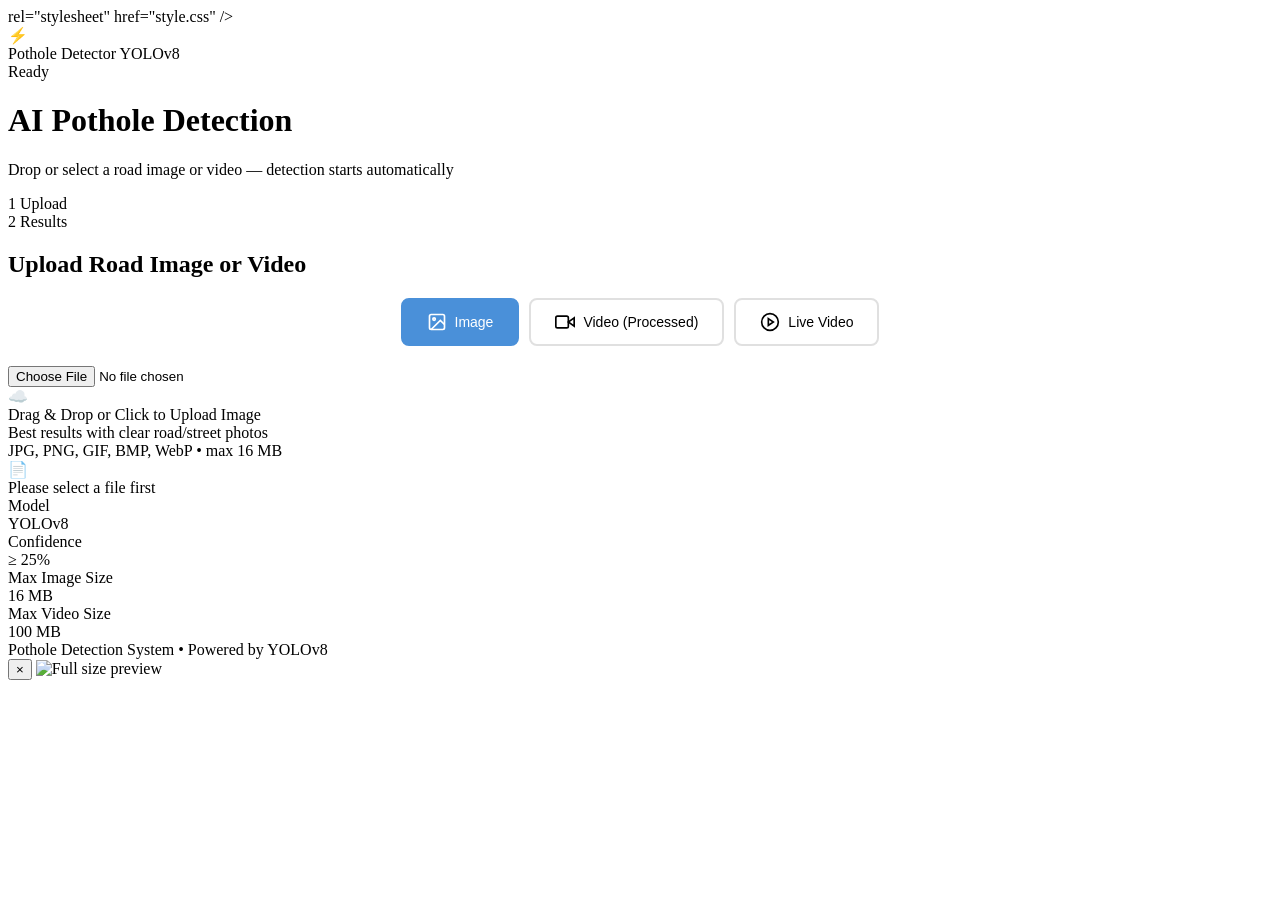
==== frontend/index.html @ e6950cb3 "init" ====
<!doctype html>
<html lang="en">
  <head>
    <meta charset="UTF-8" />
    <meta name="viewport" content="width=device-width, initial-scale=1.0" />
    <title>Pothole Detector - YOLOv8</title>
    <link rel="preconnect" href="https://fonts.googleapis.com" />
    <link rel="preconnect" href="https://fonts.gstatic.com" crossorigin />
    <link
      href="https://fonts.googleapis.com/css2?family=Inter:wght@400;500;600;700&display=swap"
      rel="stylesheet"
    />
      rel="stylesheet"
      href="style.css"
    />
    <style>
      .upload-type-toggle {
        display: flex;
        gap: 10px;
        margin-bottom: 20px;
        justify-content: center;
        flex-wrap: wrap;
      }

      .upload-type-btn {
        padding: 12px 24px;
        border: 2px solid #e0e0e0;
        border-radius: 8px;
        background: #fff;
        cursor: pointer;
        font-size: 14px;
        font-weight: 500;
        transition: all 0.3s ease;
        display: flex;
        align-items: center;
        gap: 8px;
      }

      .upload-type-btn:hover {
        border-color: #4a90d9;
        background: #f8f9fa;
      }

      .upload-type-btn.active {
        background: #4a90d9;
        color: white;
        border-color: #4a90d9;
      }

      .upload-type-btn svg {
        width: 20px;
        height: 20px;
      }

      .video-results {
        margin-top: 30px;
      }

      .video-container {
        position: relative;
        width: 100%;
        max-width: 900px;
        margin: 0 auto;
        background: #000;
        border-radius: 12px;
        overflow: hidden;
      }

      .video-container video,
      .video-container img.live-stream {
        width: 100%;
        display: block;
        max-height: 70vh;
      }

      .video-stats {
        display: flex;
        gap: 20px;
        justify-content: center;
        margin-top: 20px;
        flex-wrap: wrap;
      }

      .video-label {
        display: block;
        text-align: center;
        margin-bottom: 10px;
        font-weight: 600;
        color: #333;
      }

      .live-mode-badge {
        display: inline-block;
        background: #e74c3c;
        color: white;
        padding: 4px 12px;
        border-radius: 20px;
        font-size: 12px;
        font-weight: 600;
        margin-left: 10px;
        animation: pulse 2s infinite;
      }

      @keyframes pulse {
        0%,
        100% {
          opacity: 1;
        }
        50% {
          opacity: 0.7;
        }
      }

      .live-controls {
        display: flex;
        gap: 10px;
        justify-content: center;
        margin-top: 15px;
        flex-wrap: wrap;
      }

      .btn-stop {
        background: #e74c3c;
        color: white;
        border: none;
        padding: 10px 20px;
        border-radius: 6px;
        cursor: pointer;
        font-size: 14px;
        font-weight: 500;
        transition: all 0.3s ease;
      }

      .btn-stop:hover {
        background: #c0392b;
      }

      .loading-stream {
        text-align: center;
        padding: 40px;
        color: #666;
      }

      .loading-stream .spinner {
        width: 40px;
        height: 40px;
        border: 4px solid #f3f3f3;
        border-top: 4px solid #4a90d9;
        border-radius: 50%;
        animation: spin 1s linear infinite;
        margin: 0 auto 15px;
      }

      @keyframes spin {
        0% {
          transform: rotate(0deg);
        }
        100% {
          transform: rotate(360deg);
        }
      }

      .error-stream {
        text-align: center;
        padding: 40px;
        color: #e74c3c;
        background: #fadbd8;
        border-radius: 8px;
        margin: 20px;
      }
    </style>
  </head>
  <body>
    <div class="page">
      <!-- Header -->
      <header class="header">
        <div class="container header-inner">
          <div class="brand">
            <div class="brand-icon">⚡</div>
            <span class="brand-text">Pothole Detector</span>
            <span class="brand-tag">YOLOv8</span>
          </div>
          <div class="status-badge">Ready</div>
        </div>
      </header>

      <!-- Main -->
      <main class="main">
        <div class="container">
          <!-- Hero -->
          <div class="hero">
            <h1 class="hero-title">AI Pothole Detection</h1>
            <p class="hero-subtitle">
              Drop or select a road image or video — detection starts
              automatically
            </p>
          </div>

          <!-- Steps -->
          <nav class="steps">
            <div class="step">
              <span class="step-circle" id="step1-circle">1</span>
              <span class="step-text" id="step1-text">Upload</span>
            </div>
            <div class="step-divider" id="step-divider"></div>
            <div class="step">
              <span class="step-circle" id="step2-circle">2</span>
              <span class="step-text" id="step2-text">Results</span>
            </div>
          </nav>

          <!-- Upload Card -->
          <div id="upload-view" class="card upload-card" style="display: block;">
            <div class="card-header">
              <h2 class="card-title">Upload Road Image or Video</h2>
            </div>
            <div class="card-body">
              <form id="upload-form">
                <!-- Upload Type Toggle -->
                <div class="upload-type-toggle">
                  <button
                    type="button"
                    class="upload-type-btn active"
                    id="image-btn"
                    onclick="setUploadType('image')"
                  >
                    <svg
                      viewBox="0 0 24 24"
                      fill="none"
                      stroke="currentColor"
                      stroke-width="2"
                    >
                      <rect
                        x="3"
                        y="3"
                        width="18"
                        height="18"
                        rx="2"
                        ry="2"
                      ></rect>
                      <circle cx="8.5" cy="8.5" r="1.5"></circle>
                      <polyline points="21 15 16 10 5 21"></polyline>
                    </svg>
                    Image
                  </button>
                  <button
                    type="button"
                    class="upload-type-btn"
                    id="video-btn"
                    onclick="setUploadType('video')"
                  >
                    <svg
                      viewBox="0 0 24 24"
                      fill="none"
                      stroke="currentColor"
                      stroke-width="2"
                    >
                      <polygon points="23 7 16 12 23 17 23 7"></polygon>
                      <rect
                        x="1"
                        y="5"
                        width="15"
                        height="14"
                        rx="2"
                        ry="2"
                      ></rect>
                    </svg>
                    Video (Processed)
                  </button>
                  <button
                    type="button"
                    class="upload-type-btn"
                    id="live-btn"
                    onclick="setUploadType('live')"
                  >
                    <svg
                      viewBox="0 0 24 24"
                      fill="none"
                      stroke="currentColor"
                      stroke-width="2"
                    >
                      <circle cx="12" cy="12" r="10"></circle>
                      <polygon points="10 8 16 12 10 16 10 8"></polygon>
                    </svg>
                    Live Video
                  </button>
                </div>

                <input
                  type="hidden"
                  id="upload-type"
                  name="upload-type"
                  value="image"
                />

                <label
                  for="file"
                  class="upload-zone"
                  id="upload-zone"
                  tabindex="0"
                >
                  <input
                    type="file"
                    name="file"
                    id="file"
                    class="upload-input"
                    accept="image/*"
                  />

                  <div class="upload-content">
                    <div class="upload-icon">☁️</div>
                    <div class="upload-main-text" id="upload-text">
                      Drag & Drop or Click to Upload Image
                    </div>
                    <div class="upload-hint" id="upload-hint">
                      Best results with clear road/street photos
                    </div>
                    <div class="upload-formats" id="upload-formats">
                      JPG, PNG, GIF, BMP, WebP • max 16 MB
                    </div>

                    <div class="file-selected" id="file-selected">
                      <span class="file-icon">📄</span>
                      <span id="file-name" class="file-name-text"></span>
                    </div>
                  </div>
                </label>

                <!-- Processing UI -->
                <div id="processing" class="processing" style="display: none">
                  <div class="spinner"></div>
                  <span id="processing-text">Analyzing for potholes...</span>
                </div>

                <div id="error-message" class="error-message">
                  Please select a file first
                </div>
              </form>
            </div>
          </div>

          <!-- Image Results -->
          <div id="image-results-view" style="display: none;">
            <section class="results">
              <div class="results-stats">
                <div class="stat-box">
                  <div class="stat-label">Potholes Found</div>
                  <div class="stat-value" id="res-image-detected">0</div>
                </div>
                <div class="stat-box">
                  <div class="stat-label">Status</div>
                  <div class="stat-value" id="res-image-status">Clear</div>
                </div>
                <div class="stat-box">
                  <div class="stat-label">Filename</div>
                  <div class="stat-value filename-value" id="res-image-filename">unknown</div>
                </div>
              </div>

              <div class="results-grid">
                <div class="image-panel">
                  <div class="image-panel-header">Original</div>
                  <div class="image-panel-body">
                    <img src="" alt="Original Image" id="img-original" />
                  </div>
                </div>
                <div class="image-panel">
                  <div class="image-panel-header highlight">
                    Detection Result
                  </div>
                  <div class="image-panel-body">
                    <img src="" alt="Detection Result" id="img-result" />
                  </div>
                </div>
              </div>

              <div class="results-action">
                <button type="button" class="btn btn-secondary" onclick="resetUpload()">Analyze Another File</button>
              </div>
            </section>
          </div>

          <!-- Video Results (Processed) -->
          <div id="video-results-view" style="display: none;">
            <section class="video-results">
              <div class="results-stats">
                <div class="stat-box">
                  <div class="stat-label">Total Potholes Detected</div>
                  <div class="stat-value" id="res-video-detected">0</div>
                </div>
                <div class="stat-box">
                  <div class="stat-label">Status</div>
                  <div class="stat-value" id="res-video-status">Clear</div>
                </div>
                <div class="stat-box">
                  <div class="stat-label">Original File</div>
                  <div class="stat-value filename-value" id="res-video-filename">unknown</div>
                </div>
                <div class="stat-box" id="res-video-fps-box" style="display: none;">
                  <div class="stat-label">Video FPS</div>
                  <div class="stat-value" id="res-video-fps">30</div>
                </div>
              </div>

              <div class="video-container">
                <span class="video-label"
                  >Processed Video with Pothole Detection (Blue Boxes)</span
                >
                <video controls id="video-result" playsinline>
                  <source src="" type="video/mp4" id="video-source" />
                  Your browser does not support the video tag.
                </video>
              </div>

              <div class="results-action">
                <button type="button" class="btn btn-secondary" onclick="resetUpload()">Analyze Another File</button>
              </div>
            </section>
          </div>

          <!-- Live Video Results -->
          <div id="live-video-view" style="display: none;">
            <section class="video-results">
              <div class="results-stats">
                <div class="stat-box">
                  <div class="stat-label">Mode</div>
                  <div class="stat-value success">
                    Live Video <span class="live-mode-badge">LIVE</span>
                  </div>
                </div>
                <div class="stat-box">
                  <div class="stat-label">Status</div>
                  <div class="stat-value" id="live-status">Processing...</div>
                </div>
              </div>

              <div class="video-container" id="live-container">
                <!-- Video stream will be loaded here -->
                <div class="loading-stream" id="live-loading">
                  <div class="spinner"></div>
                  <p>Loading live video stream...</p>
                  <p style="font-size: 12px; margin-top: 10px">
                    Select a video file to start live processing
                  </p>
                </div>
                <img
                  id="live-stream-img"
                  style="display: none"
                  class="live-stream"
                  alt="Live Detection Stream"
                />
              </div>

              <div class="live-controls">
                <input
                  type="file"
                  id="live-video-input"
                  accept="video/*"
                  style="display: none"
                />
                <button
                  class="btn btn-primary"
                  onclick="document.getElementById('live-video-input').click()"
                >
                  Select Video File
                </button>
                <button
                  class="btn-stop"
                  id="stop-live-btn"
                  style="display: none"
                  onclick="stopLiveVideo()"
                >
                  Stop Live Stream
                </button>
              </div>

              <div class="results-action">
                <button type="button" class="btn btn-secondary" onclick="resetUpload()">Back to Upload</button>
              </div>
            </section>
          </div>

          <!-- Error Display -->
          <div id="error-display" class="error-display" style="display: none;">
            <span class="error-icon">⚠️</span>
            <span id="error-display-text"></span>
          </div>

          <!-- Footer info row -->
          <div class="info-grid">
            <div class="info-card">
              <div class="info-label">Model</div>
              <div class="info-value">YOLOv8</div>
            </div>
            <div class="info-card">
              <div class="info-label">Confidence</div>
              <div class="info-value">≥ 25%</div>
            </div>
            <div class="info-card">
              <div class="info-label">Max Image Size</div>
              <div class="info-value">16 MB</div>
            </div>
            <div class="info-card">
              <div class="info-label">Max Video Size</div>
              <div class="info-value">100 MB</div>
            </div>
          </div>
        </div>
      </main>

      <!-- Footer -->
      <footer class="footer">
        Pothole Detection System • Powered by YOLOv8
      </footer>
    </div>

    <!-- Modal for full-size image view -->
    <div class="modal" id="modal">
      <div class="modal-content">
        <button class="modal-close" aria-label="Close">×</button>
        <img src="" alt="Full size preview" id="modal-img" />
      </div>
    </div>

    <script>
      let currentUploadType = 'image';
      let liveVideoFilename = null;
      let isLiveStreamActive = false;

      const fileInput = document.getElementById('file');
      const uploadZone = document.getElementById('upload-zone');
      const fileSelected = document.getElementById('file-selected');
      const fileNameEl = document.getElementById('file-name');
      const errorMsg = document.getElementById('error-message');
      const form = document.getElementById('upload-form');
      const uploadView = document.getElementById('upload-view');
      const imageResultsView = document.getElementById('image-results-view');
      const videoResultsView = document.getElementById('video-results-view');
      const liveVideoView = document.getElementById('live-video-view');
      const processing = document.getElementById('processing');
      const uploadTypeInput = document.getElementById('upload-type');
      const imageBtn = document.getElementById('image-btn');
      const videoBtn = document.getElementById('video-btn');
      const liveBtn = document.getElementById('live-btn');
      const uploadText = document.getElementById('upload-text');
      const uploadHint = document.getElementById('upload-hint');
      const uploadFormats = document.getElementById('upload-formats');
      const processingText = document.getElementById('processing-text');

      // Define API Base URL
      const API_BASE_URL = window.location.hostname === 'localhost' || window.location.hostname === '127.0.0.1' 
          ? 'http://localhost:5000' 
          : 'https://mldl-potehole.onrender.com'; // Replace with actual Render URL once deployed

      // Check if we're in live mode on page load
      const urlParams = new URLSearchParams(window.location.search);
      // Removed serverLiveMode injection
      if (urlParams.get('live') === 'true') {
          currentUploadType = 'live';
          showLiveMode();
      }

      function setUploadType(type) {
          currentUploadType = type;
          uploadTypeInput.value = type;

          if (type === 'image') {
              imageBtn.classList.add('active');
              videoBtn.classList.remove('active');
              liveBtn.classList.remove('active');
              fileInput.accept = 'image/*';
              uploadText.textContent = 'Drag & Drop or Click to Upload Image';
              uploadHint.textContent = 'Best results with clear road/street photos';
              uploadFormats.textContent = 'JPG, PNG, GIF, BMP, WebP  •  max 16 MB';
              uploadZone.style.display = 'flex';
          } else if (type === 'video') {
              videoBtn.classList.add('active');
              imageBtn.classList.remove('active');
              liveBtn.classList.remove('active');
              fileInput.accept = 'video/mp4,video/avi,video/mov,video/mkv,video/flv,video/wmv';
              uploadText.textContent = 'Drag & Drop or Click to Upload Video';
              uploadHint.textContent = 'Best results with clear road footage';
              uploadFormats.textContent = 'MP4, AVI, MOV, MKV, FLV, WMV  •  max 100 MB';
              uploadZone.style.display = 'flex';
          } else if (type === 'live') {
              liveBtn.classList.add('active');
              imageBtn.classList.remove('active');
              videoBtn.classList.remove('active');
              // Switch to live video view
              showLiveMode();
          }
      }

      function showLiveMode() {
          uploadView.style.display = 'none';
          imageResultsView.style.display = 'none';
          videoResultsView.style.display = 'none';
          liveVideoView.style.display = 'block';
      }

      function handleFile(file) {
          if (file) {
              fileNameEl.textContent = file.name;
              fileSelected.classList.add('show');
              uploadZone.classList.add('has-file');
              errorMsg.classList.remove('show');

              // Auto-submit the form
              if (currentUploadType !== 'live') {
                  submitForm();
              }
          } else {
              fileSelected.classList.remove('show');
              uploadZone.classList.remove('has-file');
          }
      }

      function submitForm() {
          if (!fileInput.files?.length) {
              errorMsg.classList.add('show');
              return;
          }

          const formData = new FormData(form);

          // Show processing UI
          uploadZone.style.display = 'none';
          processing.style.display = 'flex';

          if (currentUploadType === 'video') {
              processingText.textContent = 'Processing video frames... This may take a while.';
          } else {
              processingText.textContent = 'Analyzing image for potholes...';
          }

          fetch(`${API_BASE_URL}/upload`, {
              method: 'POST',
              body: formData
          })
          .then(response => {
              if (!response.ok) {
                  return response.json().then(err => { throw new Error(err.error || 'Server error') });
              }
              return response.json();
          })
          .then(data => {
              if (data.status === 'success') {
                  // Hide upload view
                  uploadView.style.display = 'none';

                  // Update UI Steps
                  document.getElementById('step1-circle').classList.add('done');
                  document.getElementById('step1-text').classList.add('done');
                  document.getElementById('step-divider').classList.add('done');
                  document.getElementById('step2-circle').classList.add('active');
                  document.getElementById('step2-text').classList.add('active');

                  if (!data.is_video) {
                      // Show image results
                      document.getElementById('res-image-detected').textContent = data.num_detections;
                      document.getElementById('res-image-detected').className = `stat-value ${data.num_detections > 0 ? 'success' : 'warning'}`;
                      document.getElementById('res-image-status').textContent = data.num_detections > 0 ? 'Detected' : 'Clear';
                      document.getElementById('res-image-status').className = `stat-value ${data.num_detections > 0 ? 'success' : 'warning'}`;
                      document.getElementById('res-image-filename').textContent = data.filename;
                      
                      document.getElementById('img-original').src = `${API_BASE_URL}${data.original_image}`;
                      document.getElementById('img-result').src = `${API_BASE_URL}${data.result_image}`;
                      
                      imageResultsView.style.display = 'block';
                      attachModalHandlers();
                  } else {
                      // Show video results
                      document.getElementById('res-video-detected').textContent = data.num_detections;
                      document.getElementById('res-video-detected').className = `stat-value ${data.num_detections > 0 ? 'success' : 'warning'}`;
                      document.getElementById('res-video-status').textContent = data.num_detections > 0 ? 'Detected' : 'Clear';
                      document.getElementById('res-video-status').className = `stat-value ${data.num_detections > 0 ? 'success' : 'warning'}`;
                      document.getElementById('res-video-filename').textContent = data.filename;
                      
                      if (data.video_fps) {
                          document.getElementById('res-video-fps').textContent = data.video_fps;
                          document.getElementById('res-video-fps-box').style.display = 'block';
                      }
                      
                      const videoResult = document.getElementById('video-result');
                      videoResult.src = `${API_BASE_URL}${data.result_video}`;
                      videoResult.load();
                      
                      videoResultsView.style.display = 'block';
                  }
              } else {
                  throw new Error(data.error || 'Unknown error occurred');
              }
          })
          .catch(err => {
              console.error('Error:', err);
              uploadZone.style.display = 'flex';
              processing.style.display = 'none';
              errorMsg.textContent = err.message || 'Error processing file. Please try again.';
              errorMsg.classList.add('show');
          });
      }

      function resetUpload() {
          // Reset UI
          uploadView.style.display = 'block';
          imageResultsView.style.display = 'none';
          videoResultsView.style.display = 'none';
          liveVideoView.style.display = 'none';
          
          uploadZone.style.display = 'flex';
          processing.style.display = 'none';
          fileInput.value = '';
          handleFile(null);
          
          // Reset Steps
          document.getElementById('step1-circle').className = 'step-circle active';
          document.getElementById('step1-text').className = 'step-text active';
          document.getElementById('step-divider').className = 'step-divider';
          document.getElementById('step2-circle').className = 'step-circle';
          document.getElementById('step2-text').className = 'step-text';
      }

      // Live Video Functions
      const liveVideoInput = document.getElementById('live-video-input');
      const liveStreamImg = document.getElementById('live-stream-img');
      const liveLoading = document.getElementById('live-loading');
      const stopLiveBtn = document.getElementById('stop-live-btn');
      const liveStatus = document.getElementById('live-status');

      liveVideoInput.addEventListener('change', function(e) {
          const file = e.target.files[0];
          if (!file) return;

          // Upload the video and start live stream
          startLiveVideo(file);
      });

      function startLiveVideo(file) {
          const formData = new FormData();
          formData.append('file', file);

          liveLoading.innerHTML = '<div class="spinner"></div><p>Starting live video stream...</p>';
          liveLoading.style.display = 'block';
          liveStreamImg.style.display = 'none';

          fetch(`${API_BASE_URL}/start_live_video`, {
              method: 'POST',
              body: formData
          })
          .then(response => response.json())
          .then(data => {
              if (data.status === 'success') {
                  liveVideoFilename = data.filename;
                  isLiveStreamActive = true;

                  // Start the video stream
                  const streamUrl = `${API_BASE_URL}/video_feed/${liveVideoFilename}`;
                  liveStreamImg.src = streamUrl;
                  liveStreamImg.style.display = 'block';
                  liveLoading.style.display = 'none';
                  stopLiveBtn.style.display = 'block';
                  liveStatus.textContent = 'Streaming & Detecting';
                  liveStatus.classList.add('success');

                  // Handle stream errors
                  liveStreamImg.onerror = function() {
                      liveStatus.textContent = 'Error loading stream';
                      liveStatus.classList.remove('success');
                  };
              } else {
                  liveLoading.innerHTML = `<div class="error-stream">${data.error || 'Error starting video'}</div>`;
              }
          })
          .catch(err => {
              console.error('Error:', err);
              liveLoading.innerHTML = `<div class="error-stream">Error starting live video. Please try again.</div>`;
          });
      }

      function stopLiveVideo() {
          fetch(`${API_BASE_URL}/stop_live_video`, {
              method: 'POST'
          })
          .then(response => response.json())
          .then(data => {
              isLiveStreamActive = false;
              liveVideoFilename = null;
              liveStreamImg.src = '';
              liveStreamImg.style.display = 'none';
              liveLoading.innerHTML = '<div class="spinner"></div><p>Select a video file to start live processing</p>';
              liveLoading.style.display = 'block';
              stopLiveBtn.style.display = 'none';
              liveStatus.textContent = 'Stopped';
              liveStatus.classList.remove('success');
          })
          .catch(err => {
              console.error('Error stopping video:', err);
          });
      }

      function attachModalHandlers() {
          document.querySelectorAll('.image-panel-body img').forEach(img => {
              img.addEventListener('click', () => {
                  document.getElementById('modal-img').src = img.src;
                  document.getElementById('modal').classList.add('active');
              });
          });
      }

      fileInput.addEventListener('change', () => {
          handleFile(fileInput.files[0]);
      });

      // Drag & drop
      uploadZone.addEventListener('dragover', e => {
          e.preventDefault();
          uploadZone.classList.add('dragover');
      });

      uploadZone.addEventListener('dragleave', () => {
          uploadZone.classList.remove('dragover');
      });

      uploadZone.addEventListener('drop', e => {
          e.preventDefault();
          uploadZone.classList.remove('dragover');
          if (e.dataTransfer.files.length) {
              fileInput.files = e.dataTransfer.files;
              handleFile(e.dataTransfer.files[0]);
          }
      });

      // Keyboard accessibility
      uploadZone.addEventListener('keydown', e => {
          if (e.key === 'Enter' || e.key === ' ') {
              e.preventDefault();
              fileInput.click();
          }
      });

      // Modal handlers
      document.querySelector('.modal-close').addEventListener('click', () => {
          document.getElementById('modal').classList.remove('active');
      });
      document.getElementById('modal').addEventListener('click', e => {
          if (e.target.id === 'modal') {
              document.getElementById('modal').classList.remove('active');
          }
      });
      document.addEventListener('keydown', e => {
          if (e.key === 'Escape') {
              document.getElementById('modal').classList.remove('active');
          }
      });

      // Initial modal attachment
      attachModalHandlers();
    </script>
  </body>
</html>
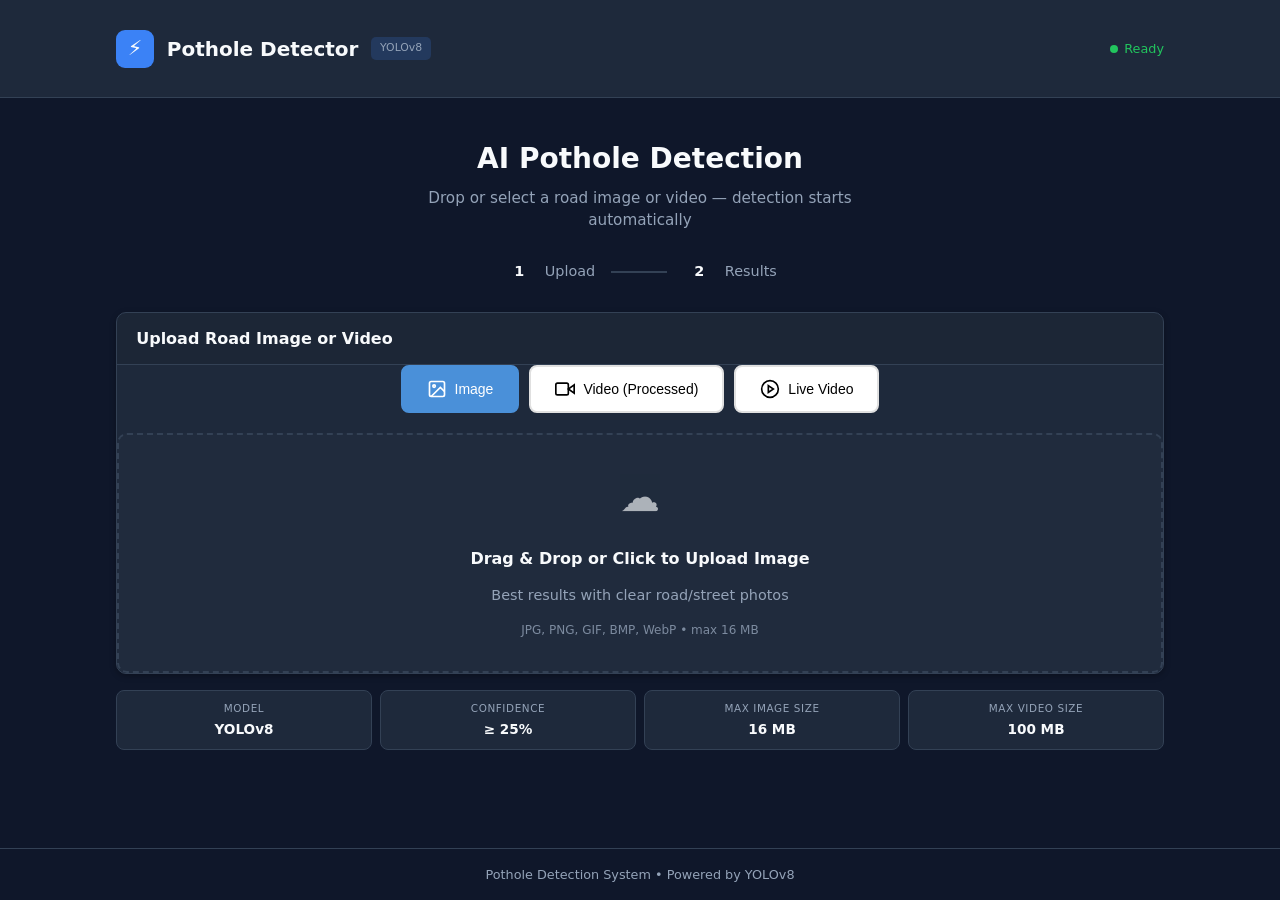
==== commit b0da665f: "fix: restore CSS link tag and fix vercel.json routing" ====
--- a/frontend/index.html
+++ b/frontend/index.html
@@ -10,9 +10,7 @@
       href="https://fonts.googleapis.com/css2?family=Inter:wght@400;500;600;700&display=swap"
       rel="stylesheet"
     />
-      rel="stylesheet"
-      href="style.css"
-    />
+    <link rel="stylesheet" href="style.css" />
     <style>
       .upload-type-toggle {
         display: flex;
--- a/frontend/style.css
+++ b/frontend/style.css
@@ -0,0 +1,577 @@
+/* ────────────────────────────────────────────────
+   Pothole Detector – Clean Modern UI (2026 style)
+──────────────────────────────────────────────── */
+
+:root {
+    --bg-base:      #0f172a;
+    --bg-surface:   #1e293b;
+    --primary:      #3b82f6;
+    --primary-dark: #2563eb;
+    --success:      #22c55e;
+    --warning:      #f59e0b;
+    --danger:       #ef4444;
+    --text:         #f8fafc;
+    --text-dim:     #94a3b8;
+    --border:       #334155;
+    --radius:       10px;
+    --shadow-sm:    0 2px 6px rgba(0,0,0,0.28);
+    --shadow-md:    0 6px 16px rgba(0,0,0,0.32);
+}
+
+* {
+    margin: 0;
+    padding: 0;
+    box-sizing: border-box;
+}
+
+body {
+    font-family: 'Inter', system-ui, sans-serif;
+    background: var(--bg-base);
+    color: var(--text);
+    line-height: 1.5;
+    min-height: 100vh;
+}
+
+.page {
+    min-height: 100vh;
+    display: flex;
+    flex-direction: column;
+}
+
+.container {
+    width: 100%;
+    max-width: 1080px;
+    margin: 0 auto;
+    padding: 1rem 1rem;
+}
+
+/* Header */
+.header {
+    padding: 0.85rem 0;
+    border-bottom: 1px solid var(--border);
+    background: var(--bg-surface);
+}
+
+.header-inner {
+    display: flex;
+    align-items: center;
+    justify-content: space-between;
+}
+
+.brand {
+    display: flex;
+    align-items: center;
+    gap: 0.8rem;
+}
+
+.brand-icon {
+    width: 38px;
+    height: 38px;
+    background: var(--primary);
+    border-radius: 9px;
+    display: grid;
+    place-items: center;
+    font-size: 1.3rem;
+}
+
+.brand-text {
+    font-size: 1.25rem;
+    font-weight: 700;
+}
+
+.brand-tag {
+    font-size: 0.68rem;
+    color: var(--text-dim);
+    background: rgba(59,130,246,0.18);
+    padding: 0.2rem 0.55rem;
+    border-radius: 5px;
+}
+
+.status-badge {
+    font-size: 0.8rem;
+    color: var(--success);
+    display: flex;
+    align-items: center;
+    gap: 0.4rem;
+}
+
+.status-badge::before {
+    content: '';
+    width: 8px;
+    height: 8px;
+    background: var(--success);
+    border-radius: 50%;
+}
+
+/* Hero + Steps */
+.main { flex: 1; padding: 1.5rem 0; }
+
+.hero {
+    text-align: center;
+    margin-bottom: 1.5rem;
+}
+
+.hero-title {
+    font-size: 1.75rem;
+    font-weight: 700;
+    margin-bottom: 0.4rem;
+}
+
+.hero-subtitle {
+    font-size: 0.95rem;
+    color: var(--text-dim);
+    max-width: 520px;
+    margin: 0 auto;
+}
+
+.steps {
+    display: flex;
+    align-items: center;
+    justify-content: center;
+    margin-bottom: 1.5rem;
+    gap: 0;
+}
+
+.step {
+    display: flex;
+    align-items: center;
+}
+
+.step-circle {
+    width: 32px;
+    height: 32px;
+    border-radius: 50%;
+    display: grid;
+    place-items: center;
+    font-size: 0.9rem;
+    font-weight: 600;
+    transition: all 0.2s;
+}
+
+.step-circle.done   { background: var(--success); color: white; }
+.step-circle.active { background: var(--primary); color: white; }
+.step-divider {
+    width: 56px;
+    height: 2px;
+    background: var(--border);
+    margin: 0 1rem;
+}
+
+.step-divider.done { background: var(--success); }
+
+.step-text {
+    margin-left: 0.6rem;
+    font-size: 0.9rem;
+    color: var(--text-dim);
+    font-weight: 500;
+}
+
+.step-text.done,
+.step-text.active { color: var(--text); }
+
+/* Card */
+.card {
+    background: var(--bg-surface);
+    border: 1px solid var(--border);
+    border-radius: var(--radius);
+    overflow: hidden;
+    margin-bottom: 1rem;
+    box-shadow: var(--shadow-sm);
+}
+
+.card-header {
+    padding: 0.85rem 1.2rem;
+    border-bottom: 1px solid var(--border);
+    background: rgba(0,0,0,0.08);
+}
+
+.card-title {
+    font-size: 1rem;
+    font-weight: 600;
+}
+
+/* ── Upload Zone ─────────────────────────────────────── */
+.upload-zone {
+    border: 2px dashed var(--border);
+    border-radius: var(--radius);
+    padding: 2rem 1.5rem;
+    text-align: center;
+    cursor: pointer;
+    transition: all 0.22s ease;
+    background: rgba(255,255,255,0.012);
+    min-height: 180px;
+    display: flex;
+    align-items: center;
+    justify-content: center;
+}
+
+.upload-zone:hover       { border-color: var(--primary); background: rgba(59,130,246,0.035); }
+.upload-zone.dragover    { border-color: var(--primary); background: rgba(59,130,246,0.08); box-shadow: 0 0 0 3px rgba(59,130,246,0.2); }
+.upload-zone.has-file    { border-color: var(--success); background: rgba(34,197,94,0.05); }
+
+.upload-content {
+    display: flex;
+    flex-direction: column;
+    align-items: center;
+    gap: 0.9rem;
+}
+
+.upload-icon {
+    font-size: 2.5rem;
+    opacity: 0.65;
+    margin-bottom: 0.3rem;
+}
+
+.upload-main-text {
+    font-size: 1rem;
+    font-weight: 600;
+}
+
+.upload-hint {
+    font-size: 0.9rem;
+    color: var(--text-dim);
+}
+
+.upload-formats {
+    font-size: 0.75rem;
+    color: var(--text-dim);
+    opacity: 0.8;
+}
+
+.upload-input { display: none; }
+
+.file-selected {
+    display: none;
+    align-items: center;
+    gap: 0.9rem;
+    margin-top: 1.4rem;
+    padding: 0.85rem 1.4rem;
+    background: rgba(34,197,94,0.14);
+    border: 1px solid rgba(34,197,94,0.35);
+    border-radius: 8px;
+    font-size: 0.98rem;
+    color: var(--success);
+    max-width: 100%;
+    overflow: hidden;
+}
+
+.file-selected.show { display: flex; }
+
+.file-icon { font-size: 1.7rem; flex-shrink: 0; }
+
+.file-name-text {
+    white-space: nowrap;
+    overflow: hidden;
+    text-overflow: ellipsis;
+    font-weight: 500;
+}
+
+/* Button area */
+.upload-actions {
+    margin-top: 1.8rem;
+    display: flex;
+    flex-direction: column;
+    align-items: center;
+    gap: 0.9rem;
+}
+
+.btn {
+    display: inline-flex;
+    align-items: center;
+    justify-content: center;
+    gap: 0.65rem;
+    font-weight: 600;
+    border-radius: 8px;
+    border: none;
+    cursor: pointer;
+    transition: all 0.2s;
+}
+
+.btn-primary {
+    background: var(--primary);
+    color: white;
+    width: 100%;
+    max-width: 360px;
+    padding: 1.05rem;
+    font-size: 1.08rem;
+}
+
+.btn-primary:hover:not(:disabled) { background: var(--primary-dark); }
+
+.btn-primary:disabled {
+    background: var(--border);
+    color: var(--text-dim);
+    cursor: not-allowed;
+}
+
+.btn-primary.loading {
+    color: transparent;
+    position: relative;
+}
+
+.btn-primary.loading::after {
+    content: '';
+    position: absolute;
+    width: 20px;
+    height: 20px;
+    border: 3px solid rgba(255,255,255,0.35);
+    border-top-color: white;
+    border-radius: 50%;
+    animation: spin 0.8s linear infinite;
+}
+
+@keyframes spin { to { transform: rotate(360deg); } }
+
+.error-message {
+    color: var(--danger);
+    font-size: 0.92rem;
+    display: none;
+}
+
+.error-message.show { display: block; }
+
+/* Processing */
+.processing {
+    display: none;
+    align-items: center;
+    justify-content: center;
+    gap: 0.75rem;
+    padding: 1.5rem;
+    margin-top: 1.5rem;
+    background: rgba(59, 130, 246, 0.08);
+    border: 1px solid rgba(59, 130, 246, 0.2);
+    border-radius: 8px;
+    color: var(--primary);
+    font-size: 1rem;
+    font-weight: 500;
+}
+
+.processing .spinner {
+    width: 24px;
+    height: 24px;
+    border: 3px solid rgba(59, 130, 246, 0.2);
+    border-top-color: var(--primary);
+    border-radius: 50%;
+    animation: spin 0.8s linear infinite;
+}
+
+/* Error Display */
+.error-display {
+    display: flex;
+    align-items: center;
+    justify-content: center;
+    gap: 0.75rem;
+    padding: 1rem 1.5rem;
+    margin-bottom: 1.5rem;
+    background: rgba(239, 68, 68, 0.1);
+    border: 1px solid rgba(239, 68, 68, 0.3);
+    border-radius: 8px;
+    color: var(--danger);
+    font-size: 0.95rem;
+}
+
+/* Results */
+.results-stats {
+    display: flex;
+    gap: 0.75rem;
+    flex-wrap: wrap;
+    margin-bottom: 1rem;
+}
+
+.stat-box {
+    background: var(--bg-surface);
+    border: 1px solid var(--border);
+    border-radius: 10px;
+    padding: 0.75rem 1rem;
+    flex: 1;
+    min-width: 100px;
+    text-align: center;
+}
+
+.stat-label {
+    font-size: 0.7rem;
+    text-transform: uppercase;
+    letter-spacing: 0.5px;
+    color: var(--text-dim);
+    margin-bottom: 0.25rem;
+}
+
+.stat-value {
+    font-size: 1.5rem;
+    font-weight: 700;
+}
+
+.stat-value.success { color: var(--success); }
+.stat-value.warning { color: var(--warning); }
+
+.filename-value {
+    font-size: 0.95rem;
+    word-break: break-all;
+    color: var(--text-dim);
+}
+
+.results-grid {
+    display: grid;
+    grid-template-columns: 1fr 1fr;
+    gap: 0.75rem;
+    margin-bottom: 1rem;
+}
+
+@media (max-width: 768px) {
+    .results-grid { grid-template-columns: 1fr; }
+}
+
+.image-panel {
+    background: var(--bg-surface);
+    border: 1px solid var(--border);
+    border-radius: var(--radius);
+    overflow: hidden;
+}
+
+.image-panel-header {
+    padding: 0.6rem 1rem;
+    background: rgba(255,255,255,0.02);
+    border-bottom: 1px solid var(--border);
+    font-size: 0.8rem;
+    font-weight: 600;
+    color: var(--text-dim);
+    text-transform: uppercase;
+    letter-spacing: 0.4px;
+}
+
+.image-panel-header.highlight {
+    background: rgba(59,130,246,0.12);
+    color: var(--primary);
+}
+
+.image-panel-body {
+    padding: 0.75rem;
+    min-height: 200px;
+    background: rgba(0,0,0,0.25);
+    display: flex;
+    align-items: center;
+    justify-content: center;
+}
+
+.image-panel-body img {
+    max-width: 100%;
+    max-height: 280px;
+    object-fit: contain;
+    border-radius: 6px;
+    cursor: zoom-in;
+    box-shadow: 0 4px 14px rgba(0,0,0,0.4);
+}
+
+.results-action {
+    text-align: center;
+}
+
+.btn-secondary {
+    background: transparent;
+    color: var(--text-dim);
+    border: 1px solid var(--border);
+    padding: 0.75rem 1.6rem;
+    font-size: 0.98rem;
+}
+
+.btn-secondary:hover {
+    background: rgba(255,255,255,0.06);
+    color: var(--text);
+}
+
+/* Info grid */
+.info-grid {
+    display: grid;
+    grid-template-columns: repeat(4, 1fr);
+    gap: 0.5rem;
+    margin-top: 1rem;
+}
+
+@media (max-width: 480px) {
+    .info-grid { grid-template-columns: repeat(2, 1fr); }
+}
+
+.info-card {
+    background: var(--bg-surface);
+    border: 1px solid var(--border);
+    border-radius: 8px;
+    padding: 0.6rem;
+    text-align: center;
+}
+
+.info-label {
+    font-size: 0.65rem;
+    text-transform: uppercase;
+    letter-spacing: 0.6px;
+    color: var(--text-dim);
+    margin-bottom: 0.2rem;
+}
+
+.info-value {
+    font-size: 0.85rem;
+    font-weight: 600;
+}
+
+/* Footer */
+.footer {
+    padding: 1rem 0;
+    text-align: center;
+    color: var(--text-dim);
+    font-size: 0.8rem;
+    border-top: 1px solid var(--border);
+}
+
+/* Modal */
+.modal {
+    position: fixed;
+    inset: 0;
+    background: rgba(0,0,0,0.88);
+    display: flex;
+    align-items: center;
+    justify-content: center;
+    z-index: 9999;
+    opacity: 0;
+    visibility: hidden;
+    transition: all 0.25s;
+}
+
+.modal.active {
+    opacity: 1;
+    visibility: visible;
+}
+
+.modal-content {
+    position: relative;
+    max-width: 92vw;
+    max-height: 92vh;
+}
+
+.modal-content img {
+    max-width: 100%;
+    max-height: 90vh;
+    object-fit: contain;
+    border-radius: 10px;
+    box-shadow: 0 10px 40px rgba(0,0,0,0.7);
+}
+
+.modal-close {
+    position: absolute;
+    top: -48px;
+    right: 0;
+    width: 40px;
+    height: 40px;
+    background: var(--bg-surface);
+    border: 1px solid var(--border);
+    border-radius: 50%;
+    font-size: 1.6rem;
+    cursor: pointer;
+    color: var(--text);
+    display: grid;
+    place-items: center;
+}
+
+/* Focus outline */
+:focus-visible {
+    outline: 3px solid var(--primary);
+    outline-offset: 3px;
+}
